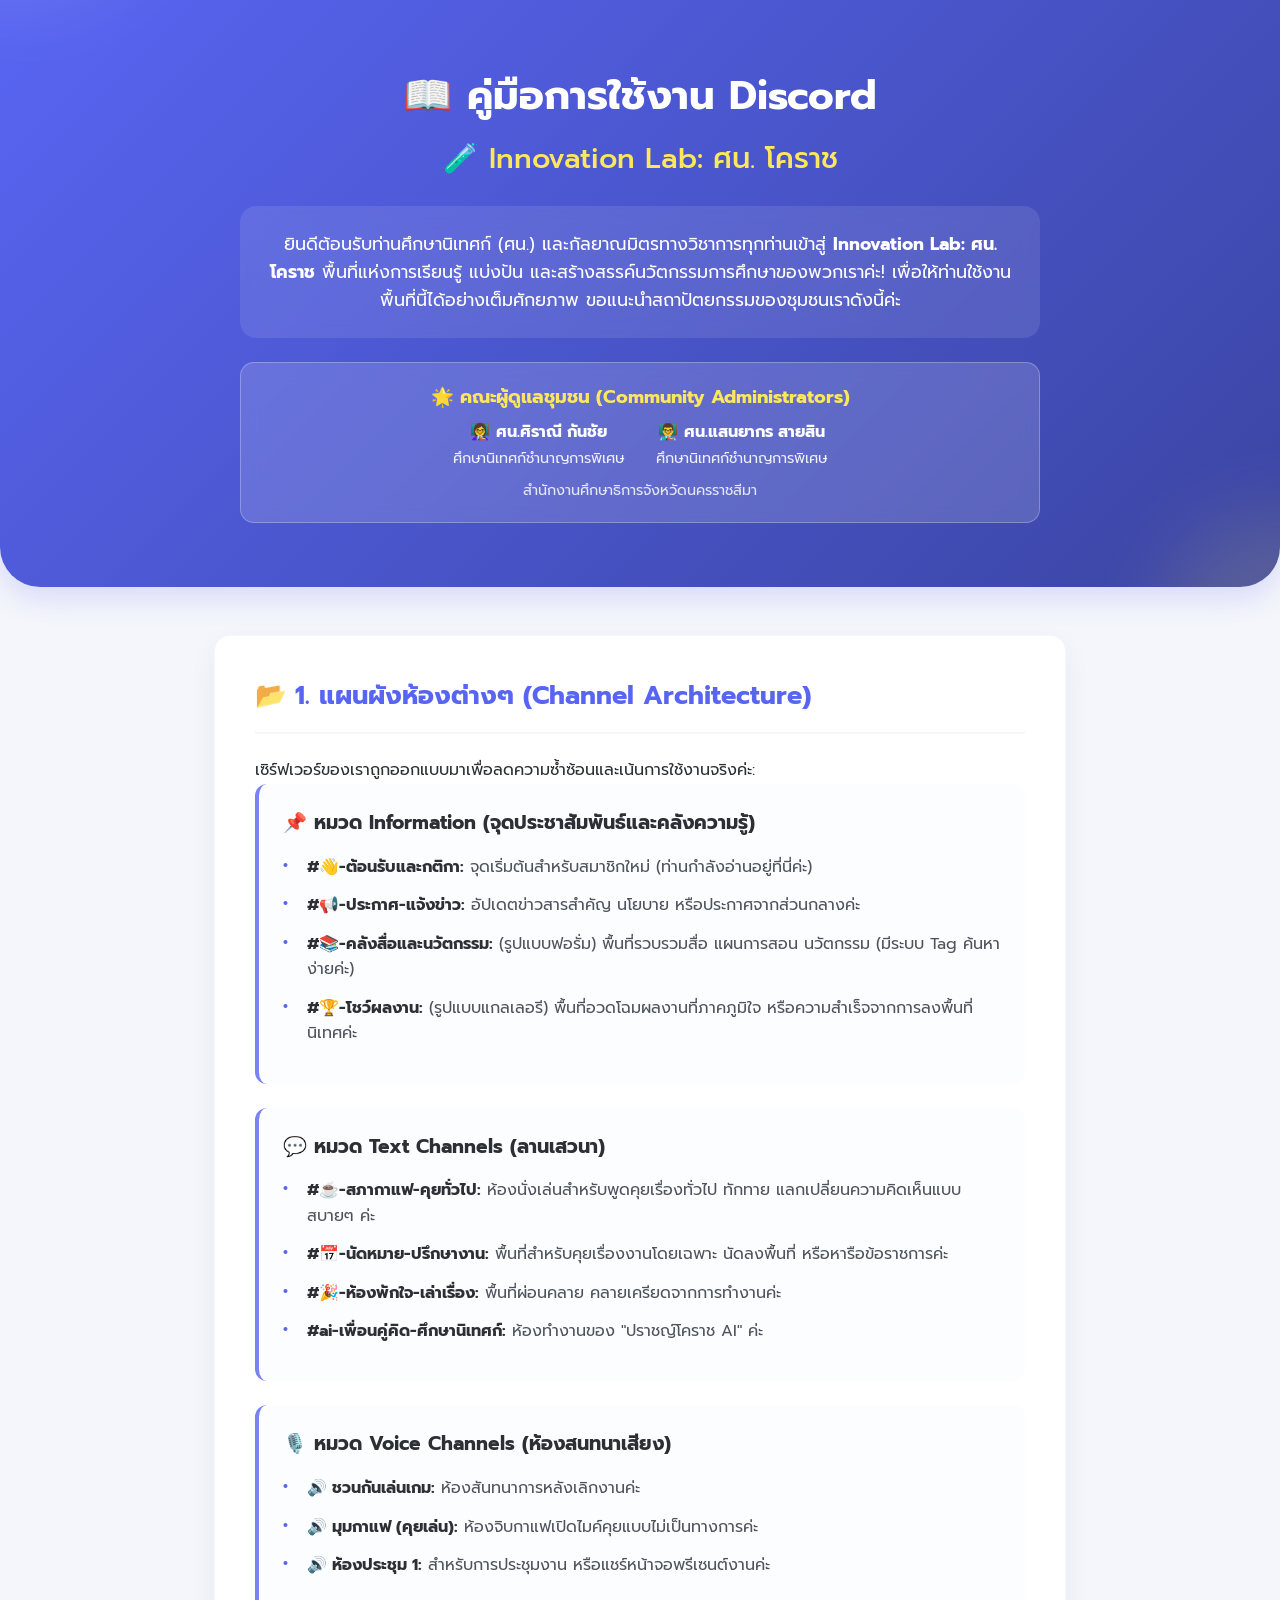
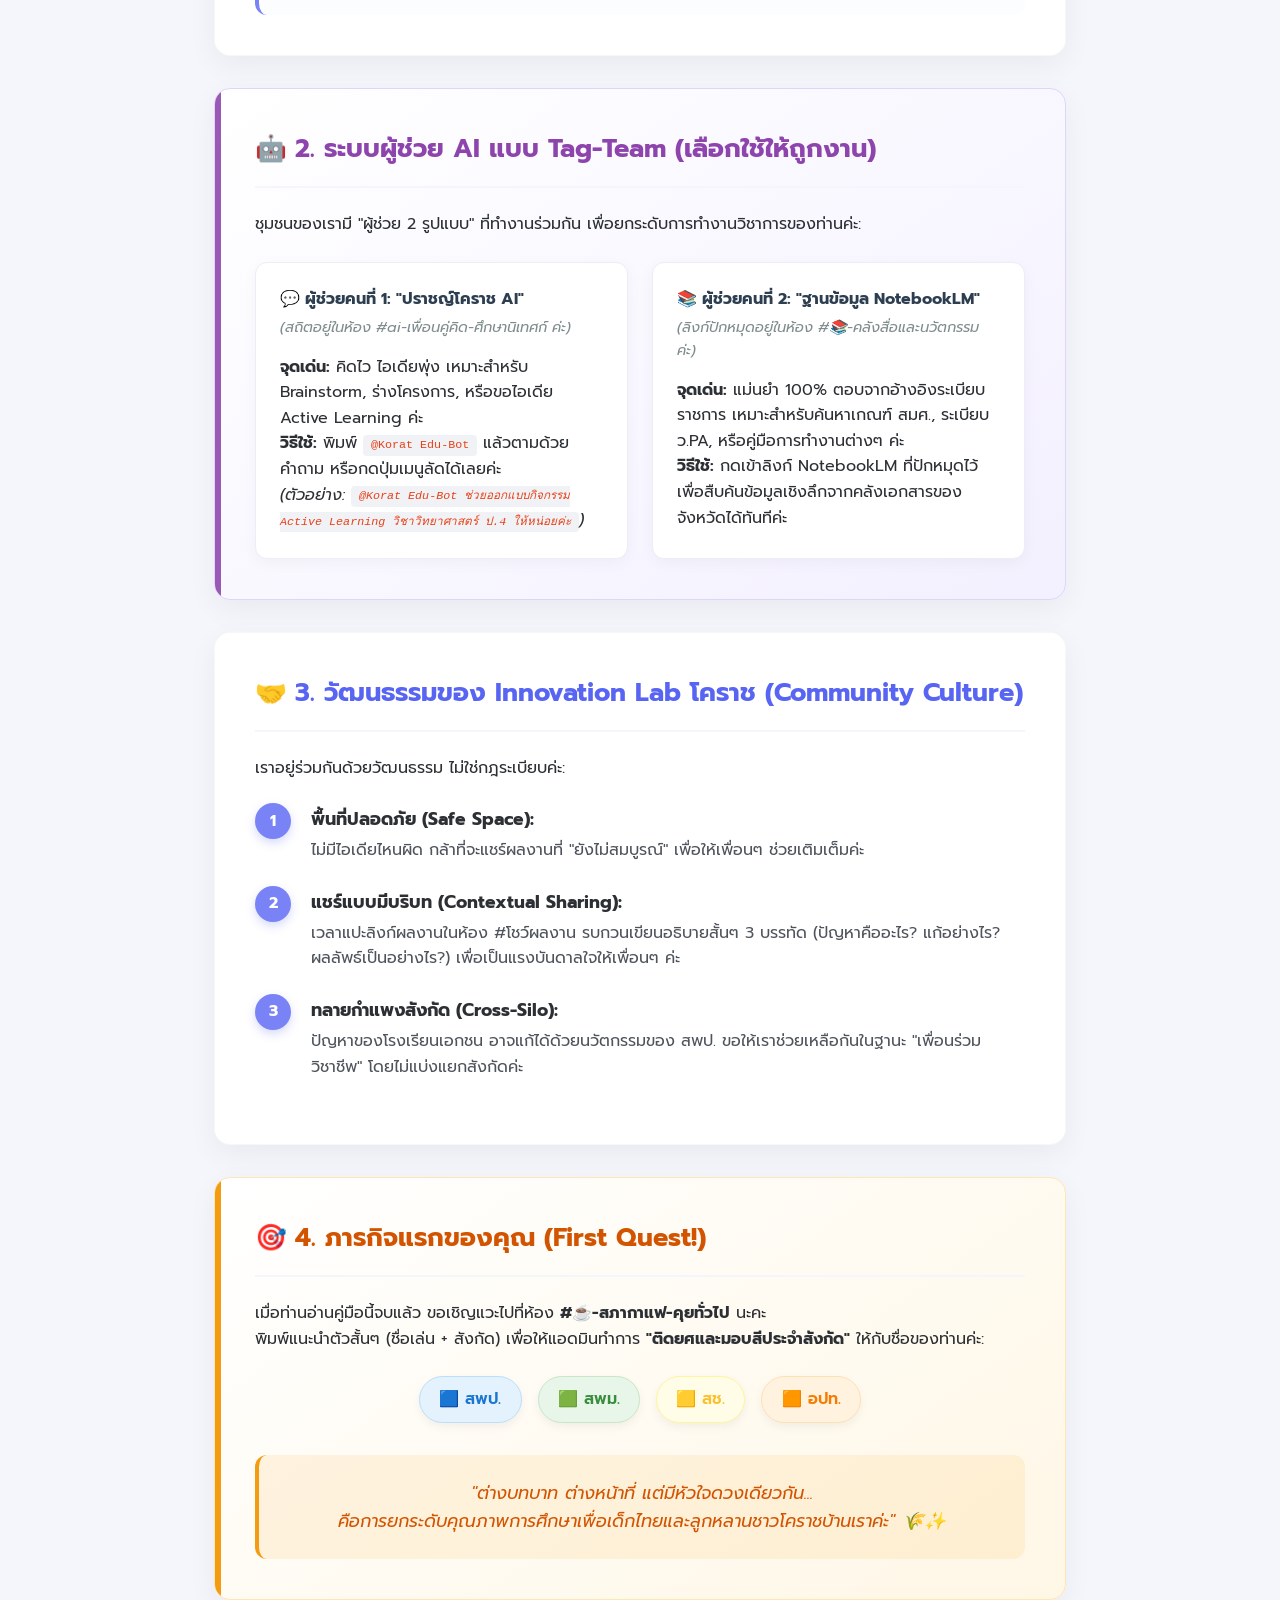
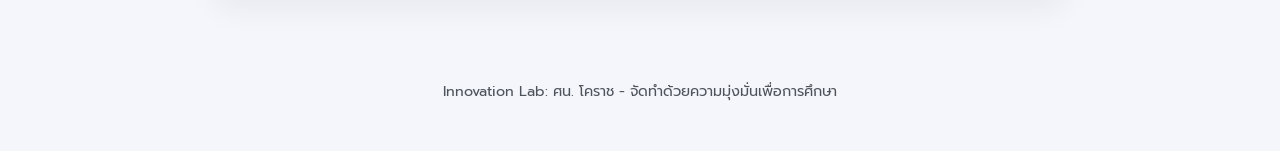
==== index.html @ aefed790 "Initial commit: Supervisor Innovation Lab project files and academic manuals" ====
<!DOCTYPE html>
<html lang="th">
<head>
    <meta charset="UTF-8">
    <meta name="viewport" content="width=device-width, initial-scale=1.0">
    <title>คู่มือการใช้งาน Discord: Innovation Lab ศน. โคราช</title>
    <!-- SEO Best Practices implemented -->
    <meta name="description" content="คู่มือการใช้งาน Discord สำหรับ Innovation Lab: ศน. โคราช พื้นที่แห่งการเรียนรู้ แบ่งปัน และสร้างสรรค์นวัตกรรมการศึกษา">
    <link href="https://fonts.googleapis.com/css2?family=Prompt:wght@300;400;500;600;700&display=swap" rel="stylesheet">
    <link rel="stylesheet" href="styles.css">
</head>
<body>
    <header class="hero">
        <div class="hero-content">
            <h1><span class="emoji">📖</span> คู่มือการใช้งาน Discord</h1>
            <h2><span class="emoji">🧪</span> Innovation Lab: ศน. โคราช</h2>
            <p class="welcome-text">ยินดีต้อนรับท่านศึกษานิเทศก์ (ศน.) และกัลยาณมิตรทางวิชาการทุกท่านเข้าสู่ <strong>Innovation Lab: ศน. โคราช</strong> พื้นที่แห่งการเรียนรู้ แบ่งปัน และสร้างสรรค์นวัตกรรมการศึกษาของพวกเราค่ะ! เพื่อให้ท่านใช้งานพื้นที่นี้ได้อย่างเต็มศักยภาพ ขอแนะนำสถาปัตยกรรมของชุมชนเราดังนี้ค่ะ</p>
            
            <div style="background: rgba(255,255,255,0.15); backdrop-filter: blur(8px); border-radius: 14px; padding: 1.2rem; margin-top: 1.5rem; border: 1px solid rgba(255,255,255,0.25);">
                <h4 style="margin-bottom: 0.5rem; font-size: 1.15rem; color: #FEE75C;">🌟 คณะผู้ดูแลชุมชน (Community Administrators)</h4>
                <div style="display: flex; justify-content: center; gap: 2rem; flex-wrap: wrap; margin-top: 0.4rem; font-size: 1rem;">
                    <div>👩‍🏫 <strong>ศน.ศิราณี กันชัย</strong><br><span style="font-size: 0.9rem; opacity: 0.9;">ศึกษานิเทศก์ชำนาญการพิเศษ</span></div>
                    <div>👨‍🏫 <strong>ศน.แสนยากร สายสิน</strong><br><span style="font-size: 0.9rem; opacity: 0.9;">ศึกษานิเทศก์ชำนาญการพิเศษ</span></div>
                </div>
                <div style="font-size: 0.9rem; margin-top: 0.5rem; opacity: 0.85;">สำนักงานศึกษาธิการจังหวัดนครราชสีมา</div>
            </div>
        </div>
    </header>

    <main class="container">
        <!-- Section 1 -->
        <section class="card architecture" id="channel-architecture">
            <h3><span class="emoji">📂</span> 1. แผนผังห้องต่างๆ (Channel Architecture)</h3>
            <p>เซิร์ฟเวอร์ของเราถูกออกแบบมาเพื่อลดความซ้ำซ้อนและเน้นการใช้งานจริงค่ะ:</p>
            
            <div class="channel-group">
                <h4><span class="emoji">📌</span> หมวด Information (จุดประชาสัมพันธ์และคลังความรู้)</h4>
                <ul>
                    <li><strong>#👋-ต้อนรับและกติกา:</strong> จุดเริ่มต้นสำหรับสมาชิกใหม่ (ท่านกำลังอ่านอยู่ที่นี่ค่ะ)</li>
                    <li><strong>#📢-ประกาศ-แจ้งข่าว:</strong> อัปเดตข่าวสารสำคัญ นโยบาย หรือประกาศจากส่วนกลางค่ะ</li>
                    <li><strong>#📚-คลังสื่อและนวัตกรรม:</strong> (รูปแบบฟอรั่ม) พื้นที่รวบรวมสื่อ แผนการสอน นวัตกรรม (มีระบบ Tag ค้นหาง่ายค่ะ)</li>
                    <li><strong>#🏆-โชว์ผลงาน:</strong> (รูปแบบแกลเลอรี) พื้นที่อวดโฉมผลงานที่ภาคภูมิใจ หรือความสำเร็จจากการลงพื้นที่นิเทศค่ะ</li>
                </ul>
            </div>

            <div class="channel-group">
                <h4><span class="emoji">💬</span> หมวด Text Channels (ลานเสวนา)</h4>
                <ul>
                    <li><strong>#☕-สภากาแฟ-คุยทั่วไป:</strong> ห้องนั่งเล่นสำหรับพูดคุยเรื่องทั่วไป ทักทาย แลกเปลี่ยนความคิดเห็นแบบสบายๆ ค่ะ</li>
                    <li><strong>#📅-นัดหมาย-ปรึกษางาน:</strong> พื้นที่สำหรับคุยเรื่องงานโดยเฉพาะ นัดลงพื้นที่ หรือหารือข้อราชการค่ะ</li>
                    <li><strong>#🎉-ห้องพักใจ-เล่าเรื่อง:</strong> พื้นที่ผ่อนคลาย คลายเครียดจากการทำงานค่ะ</li>
                    <li><strong>#ai-เพื่อนคู่คิด-ศึกษานิเทศก์:</strong> ห้องทำงานของ "ปราชญ์โคราช AI" ค่ะ</li>
                </ul>
            </div>

            <div class="channel-group">
                <h4><span class="emoji">🎙️</span> หมวด Voice Channels (ห้องสนทนาเสียง)</h4>
                <ul>
                    <li><strong>🔊 ชวนกันเล่นเกม:</strong> ห้องสันทนาการหลังเลิกงานค่ะ</li>
                    <li><strong>🔊 มุมกาแฟ (คุยเล่น):</strong> ห้องจิบกาแฟเปิดไมค์คุยแบบไม่เป็นทางการค่ะ</li>
                    <li><strong>🔊 ห้องประชุม 1:</strong> สำหรับการประชุมงาน หรือแชร์หน้าจอพรีเซนต์งานค่ะ</li>
                </ul>
            </div>
        </section>

        <!-- Section 2 Highlighted -->
        <section class="card callout-box ai-system" id="tag-team-ai">
            <h3><span class="emoji">🤖</span> 2. ระบบผู้ช่วย AI แบบ Tag-Team (เลือกใช้ให้ถูกงาน)</h3>
            <p>ชุมชนของเรามี "ผู้ช่วย 2 รูปแบบ" ที่ทำงานร่วมกัน เพื่อยกระดับการทำงานวิชาการของท่านค่ะ:</p>
            
            <div class="ai-cards">
                <div class="ai-card">
                    <h4><span class="emoji">💬</span> ผู้ช่วยคนที่ 1: "ปราชญ์โคราช AI"</h4>
                    <p class="location">(สถิตอยู่ในห้อง #ai-เพื่อนคู่คิด-ศึกษานิเทศก์ ค่ะ)</p>
                    <p><strong>จุดเด่น:</strong> คิดไว ไอเดียพุ่ง เหมาะสำหรับ Brainstorm, ร่างโครงการ, หรือขอไอเดีย Active Learning ค่ะ</p>
                    <p><strong>วิธีใช้:</strong> พิมพ์ <code>@Korat Edu-Bot</code> แล้วตามด้วยคำถาม หรือกดปุ่มเมนูลัดได้เลยค่ะ<br><em>(ตัวอย่าง: <code>@Korat Edu-Bot ช่วยออกแบบกิจกรรม Active Learning วิชาวิทยาศาสตร์ ป.4 ให้หน่อยค่ะ</code>)</em></p>
                </div>

                <div class="ai-card">
                    <h4><span class="emoji">📚</span> ผู้ช่วยคนที่ 2: "ฐานข้อมูล NotebookLM"</h4>
                    <p class="location">(ลิงก์ปักหมุดอยู่ในห้อง #📚-คลังสื่อและนวัตกรรม ค่ะ)</p>
                    <p><strong>จุดเด่น:</strong> แม่นยำ 100% ตอบจากอ้างอิงระเบียบราชการ เหมาะสำหรับค้นหาเกณฑ์ สมศ., ระเบียบ ว.PA, หรือคู่มือการทำงานต่างๆ ค่ะ</p>
                    <p><strong>วิธีใช้:</strong> กดเข้าลิงก์ NotebookLM ที่ปักหมุดไว้ เพื่อสืบค้นข้อมูลเชิงลึกจากคลังเอกสารของจังหวัดได้ทันทีค่ะ</p>
                </div>
            </div>
        </section>

        <!-- Section 3 -->
        <section class="card culture" id="community-culture">
            <h3><span class="emoji">🤝</span> 3. วัฒนธรรมของ Innovation Lab โคราช (Community Culture)</h3>
            <p>เราอยู่ร่วมกันด้วยวัฒนธรรม ไม่ใช่กฎระเบียบค่ะ:</p>
            <ol class="culture-list">
                <li>
                    <strong>พื้นที่ปลอดภัย (Safe Space):</strong> 
                    ไม่มีไอเดียไหนผิด กล้าที่จะแชร์ผลงานที่ "ยังไม่สมบูรณ์" เพื่อให้เพื่อนๆ ช่วยเติมเต็มค่ะ
                </li>
                <li>
                    <strong>แชร์แบบมีบริบท (Contextual Sharing):</strong> 
                    เวลาแปะลิงก์ผลงานในห้อง #โชว์ผลงาน รบกวนเขียนอธิบายสั้นๆ 3 บรรทัด (ปัญหาคืออะไร? แก้อย่างไร? ผลลัพธ์เป็นอย่างไร?) เพื่อเป็นแรงบันดาลใจให้เพื่อนๆ ค่ะ
                </li>
                <li>
                    <strong>ทลายกำแพงสังกัด (Cross-Silo):</strong> 
                    ปัญหาของโรงเรียนเอกชน อาจแก้ได้ด้วยนวัตกรรมของ สพป. ขอให้เราช่วยเหลือกันในฐานะ "เพื่อนร่วมวิชาชีพ" โดยไม่แบ่งแยกสังกัดค่ะ
                </li>
            </ol>
        </section>

        <!-- Section 4 Highlighted -->
        <section class="card callout-box first-quest" id="first-quest">
            <h3><span class="emoji">🎯</span> 4. ภารกิจแรกของคุณ (First Quest!)</h3>
            <p>เมื่อท่านอ่านคู่มือนี้จบแล้ว ขอเชิญแวะไปที่ห้อง <strong>#☕-สภากาแฟ-คุยทั่วไป</strong> นะคะ</p>
            <p>พิมพ์แนะนำตัวสั้นๆ (ชื่อเล่น + สังกัด) เพื่อให้แอดมินทำการ <strong>"ติดยศและมอบสีประจำสังกัด"</strong> ให้กับชื่อของท่านค่ะ:</p>
            
            <div class="role-badges">
                <span class="badge blue">🟦 สพป.</span>
                <span class="badge green">🟩 สพม.</span>
                <span class="badge yellow">🟨 สช.</span>
                <span class="badge orange">🟧 อปท.</span>
            </div>

            <p class="quote"><em>"ต่างบทบาท ต่างหน้าที่ แต่มีหัวใจดวงเดียวกัน...<br>คือการยกระดับคุณภาพการศึกษาเพื่อเด็กไทยและลูกหลานชาวโคราชบ้านเราค่ะ" 🌾✨</em></p>
        </section>
    </main>

    <footer>
        <p>Innovation Lab: ศน. โคราช - จัดทำด้วยความมุ่งมั่นเพื่อการศึกษา</p>
    </footer>
</body>
</html>
---- styles.css ----
:root {
    --primary-color: #5865F2; /* Discord Blurple */
    --primary-light: #7983f5;
    --secondary-color: #FEE75C; /* Warm accent */
    --bg-color: #f4f6fb;
    --text-main: #2C2F33;
    --text-muted: #4F545C;
    --card-bg: #ffffff;
    --box-shadow: 0 10px 30px rgba(0, 0, 0, 0.05);
    --border-radius: 16px;
    --transition: all 0.3s ease;
}

* {
    box-sizing: border-box;
    margin: 0;
    padding: 0;
}

body {
    font-family: 'Prompt', sans-serif;
    background-color: var(--bg-color);
    color: var(--text-main);
    line-height: 1.6;
    overflow-x: hidden;
}

/* Hero Section */
.hero {
    background: linear-gradient(135deg, var(--primary-color) 0%, #3b45a3 100%);
    color: white;
    padding: 4rem 2rem;
    text-align: center;
    border-bottom-left-radius: 40px;
    border-bottom-right-radius: 40px;
    margin-bottom: 3rem;
    box-shadow: 0 10px 30px rgba(88, 101, 242, 0.2);
    position: relative;
    overflow: hidden;
}

.hero::before {
    content: '';
    position: absolute;
    top: -50%;
    left: -10%;
    width: 300px;
    height: 300px;
    background: rgba(255, 255, 255, 0.1);
    border-radius: 50%;
    filter: blur(40px);
}

.hero::after {
    content: '';
    position: absolute;
    bottom: -30%;
    right: -10%;
    width: 250px;
    height: 250px;
    background: rgba(254, 231, 92, 0.15);
    border-radius: 50%;
    filter: blur(40px);
}

.hero-content {
    max-width: 800px;
    margin: 0 auto;
    position: relative;
    z-index: 1;
}

.hero h1 {
    font-size: 2.5rem;
    font-weight: 700;
    margin-bottom: 0.5rem;
    animation: fadeInDown 0.8s ease;
}

.hero h2 {
    font-size: 1.8rem;
    font-weight: 500;
    margin-bottom: 1.5rem;
    color: var(--secondary-color);
    animation: fadeInDown 0.8s ease 0.2s;
    animation-fill-mode: both;
}

.welcome-text {
    font-size: 1.1rem;
    opacity: 0.95;
    background: rgba(255, 255, 255, 0.1);
    backdrop-filter: blur(10px);
    padding: 1.5rem;
    border-radius: var(--border-radius);
    animation: fadeIn 1s ease 0.4s;
    animation-fill-mode: both;
}

/* Main Container */
.container {
    max-width: 900px;
    margin: 0 auto;
    padding: 0 1.5rem;
}

/* Cards */
.card {
    background: var(--card-bg);
    border-radius: var(--border-radius);
    padding: 2.5rem;
    margin-bottom: 2rem;
    box-shadow: var(--box-shadow);
    transition: var(--transition);
    border: 1px solid rgba(0, 0, 0, 0.03);
}

.card:hover {
    transform: translateY(-5px);
    box-shadow: 0 15px 35px rgba(0, 0, 0, 0.08);
}

.card h3 {
    font-size: 1.6rem;
    color: var(--primary-color);
    margin-bottom: 1.5rem;
    display: flex;
    align-items: center;
    gap: 0.5rem;
    border-bottom: 2px solid var(--bg-color);
    padding-bottom: 1rem;
}

/* Channel Groups */
.channel-group {
    margin-bottom: 1.5rem;
    background: #fcfdff;
    padding: 1.5rem;
    border-radius: 12px;
    border-left: 4px solid var(--primary-light);
    transition: var(--transition);
}

.channel-group:hover {
    background: #f4f6fb;
    transform: translateX(5px);
}

.channel-group:last-child {
    margin-bottom: 0;
}

.channel-group h4 {
    font-size: 1.2rem;
    margin-bottom: 1rem;
    color: var(--text-main);
}

.channel-group ul {
    list-style: none;
}

.channel-group li {
    margin-bottom: 0.8rem;
    padding-left: 1.5rem;
    position: relative;
    color: var(--text-muted);
}

.channel-group li::before {
    content: '•';
    color: var(--primary-color);
    font-weight: bold;
    position: absolute;
    left: 0;
    font-size: 1.2rem;
    line-height: 1;
}

.channel-group li strong {
    color: var(--text-main);
}

/* Callout Boxes (Highlights) */
.callout-box {
    position: relative;
    overflow: hidden;
}

.callout-box::before {
    content: '';
    position: absolute;
    top: 0;
    left: 0;
    width: 6px;
    height: 100%;
}

.callout-box.ai-system {
    background: linear-gradient(145deg, #ffffff, #f3f0ff);
    border: 1px solid #e0d4fc;
}

.callout-box.ai-system::before {
    background: #9b59b6; /* Purple for AI */
}

.callout-box.ai-system h3 {
    color: #8e44ad;
}

.callout-box.first-quest {
    background: linear-gradient(145deg, #ffffff, #fff7e6);
    border: 1px solid #ffe6b3;
}

.callout-box.first-quest::before {
    background: #f39c12; /* Orange/Gold for Quest */
}

.callout-box.first-quest h3 {
    color: #d35400;
}

/* AI Cards */
.ai-cards {
    display: grid;
    grid-template-columns: 1fr 1fr;
    gap: 1.5rem;
    margin-top: 1.5rem;
}

.ai-card {
    background: white;
    padding: 1.5rem;
    border-radius: 12px;
    box-shadow: 0 4px 15px rgba(0, 0, 0, 0.04);
    border: 1px solid #f0ebf8;
    transition: var(--transition);
}

.ai-card:hover {
    box-shadow: 0 8px 25px rgba(155, 89, 182, 0.15);
    transform: translateY(-3px);
}

.ai-card h4 {
    color: #2c3e50;
    margin-bottom: 0.2rem;
}

.ai-card .location {
    font-size: 0.9rem;
    color: #7f8c8d;
    margin-bottom: 1rem;
    font-style: italic;
}

.ai-card code {
    background: #f1f2f6;
    padding: 0.2rem 0.5rem;
    border-radius: 4px;
    color: #e84118;
    font-family: monospace;
    font-size: 0.9em;
}

/* Culture List */
.culture-list {
    counter-reset: culture-counter;
    list-style: none;
    margin-top: 1.5rem;
}

.culture-list li {
    position: relative;
    padding-left: 3.5rem;
    margin-bottom: 1.5rem;
    color: var(--text-muted);
}

.culture-list li::before {
    counter-increment: culture-counter;
    content: counter(culture-counter);
    position: absolute;
    left: 0;
    top: -2px;
    width: 36px;
    height: 36px;
    background: var(--primary-light);
    color: white;
    border-radius: 50%;
    display: flex;
    align-items: center;
    justify-content: center;
    font-weight: bold;
    box-shadow: 0 4px 10px rgba(121, 131, 245, 0.3);
}

.culture-list strong {
    color: var(--text-main);
    display: block;
    margin-bottom: 0.3rem;
    font-size: 1.1rem;
}

/* Role Badges */
.role-badges {
    display: flex;
    flex-wrap: wrap;
    gap: 1rem;
    margin: 1.5rem 0;
    justify-content: center;
}

.badge {
    padding: 0.6rem 1.2rem;
    border-radius: 50px;
    font-weight: 600;
    box-shadow: 0 4px 10px rgba(0,0,0,0.05);
    transition: transform 0.2s ease;
    cursor: default;
    display: inline-block;
}

.badge:hover {
    transform: scale(1.05);
}

.badge.blue { background: #e3f2fd; color: #1976d2; border: 1px solid #bbdefb; }
.badge.green { background: #e8f5e9; color: #388e3c; border: 1px solid #c8e6c9; }
.badge.yellow { background: #fffde7; color: #fbc02d; border: 1px solid #fff59d; }
.badge.orange { background: #fff3e0; color: #f57c00; border: 1px solid #ffe0b2; }

/* Quote */
.quote {
    text-align: center;
    font-size: 1.1rem;
    color: #d35400;
    margin-top: 2rem;
    padding: 1.5rem;
    background: rgba(243, 156, 18, 0.1);
    border-radius: 12px;
    position: relative;
    border-left: 4px solid #f39c12;
}

/* Footer */
footer {
    text-align: center;
    padding: 3rem 1.5rem;
    color: var(--text-muted);
    font-size: 0.9rem;
}

/* Animations */
@keyframes fadeInDown {
    from { opacity: 0; transform: translateY(-20px); }
    to { opacity: 1; transform: translateY(0); }
}

@keyframes fadeIn {
    from { opacity: 0; }
    to { opacity: 1; }
}

/* Responsive */
@media (max-width: 768px) {
    .hero {
        padding: 3rem 1.5rem;
        border-bottom-left-radius: 20px;
        border-bottom-right-radius: 20px;
    }
    .hero h1 {
        font-size: 2rem;
    }
    .ai-cards {
        grid-template-columns: 1fr;
    }
    .card {
        padding: 1.5rem;
    }
    .culture-list li {
        padding-left: 3rem;
    }
}
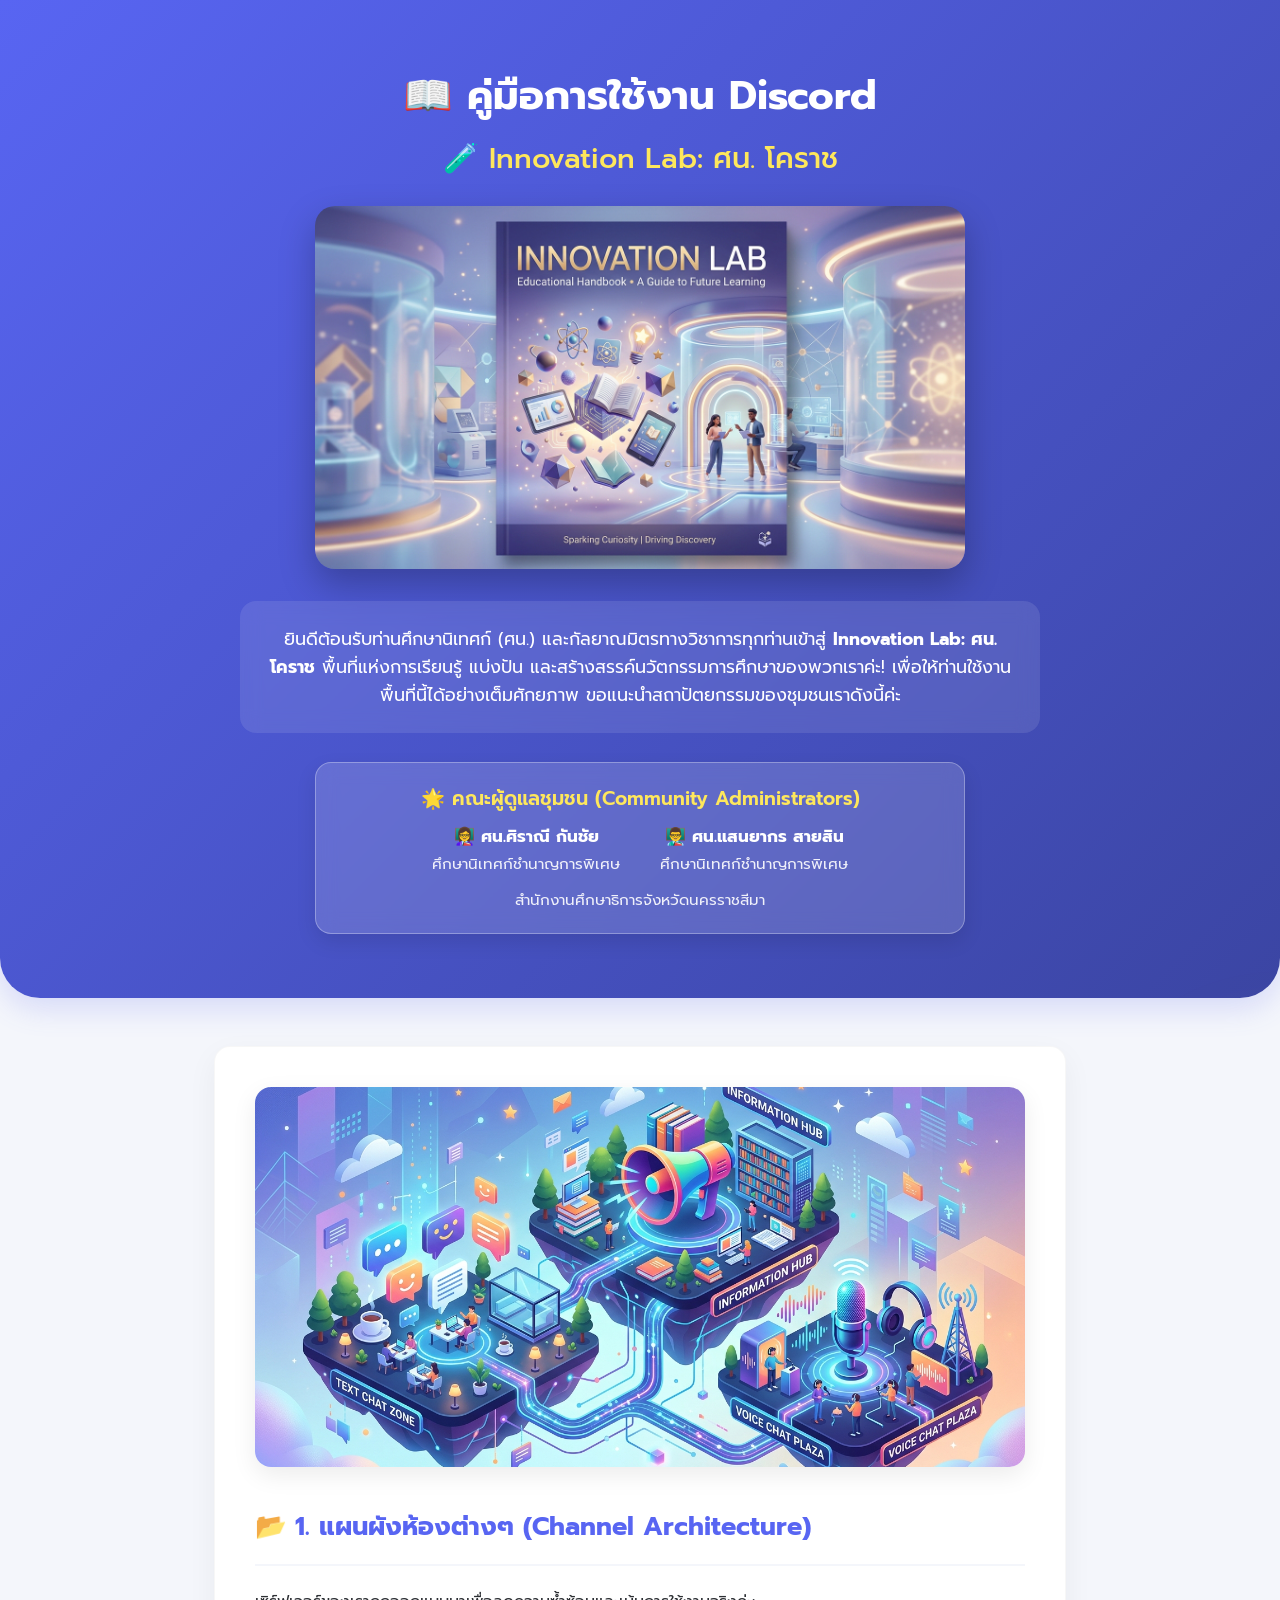
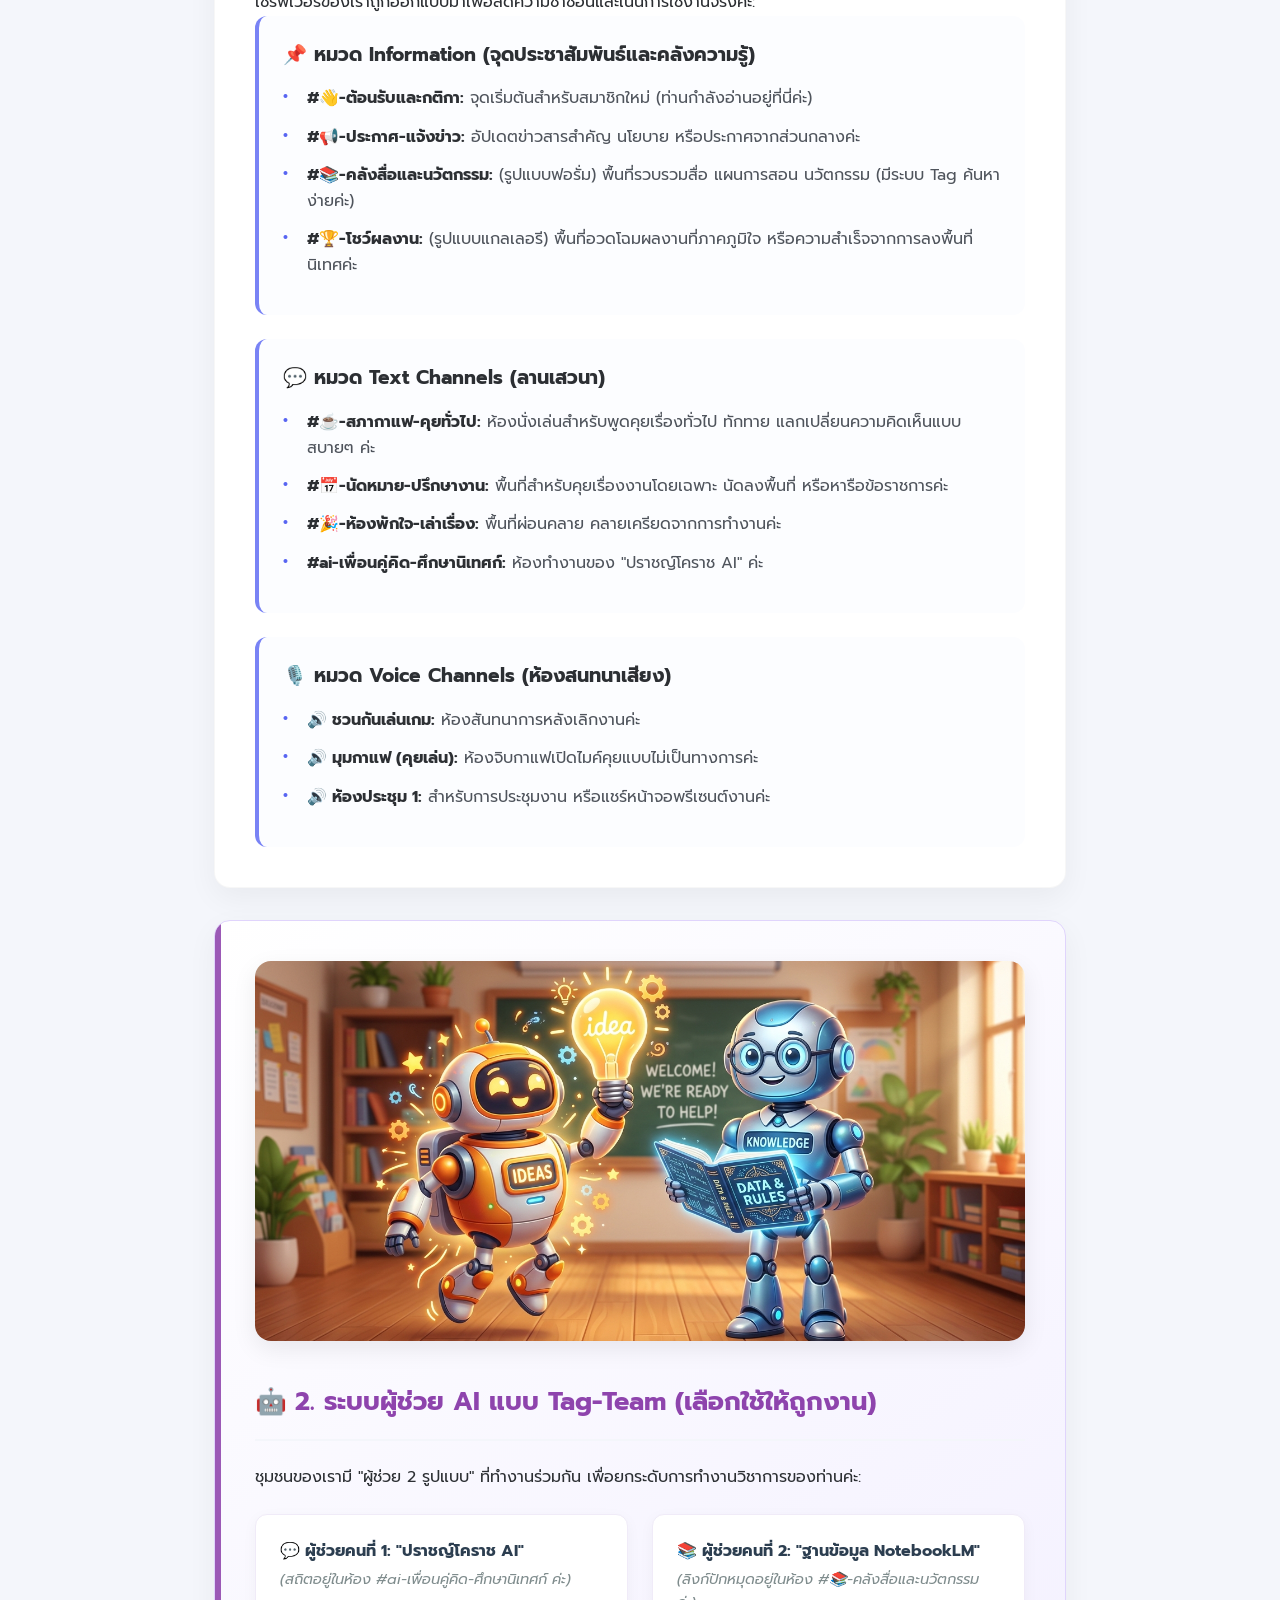
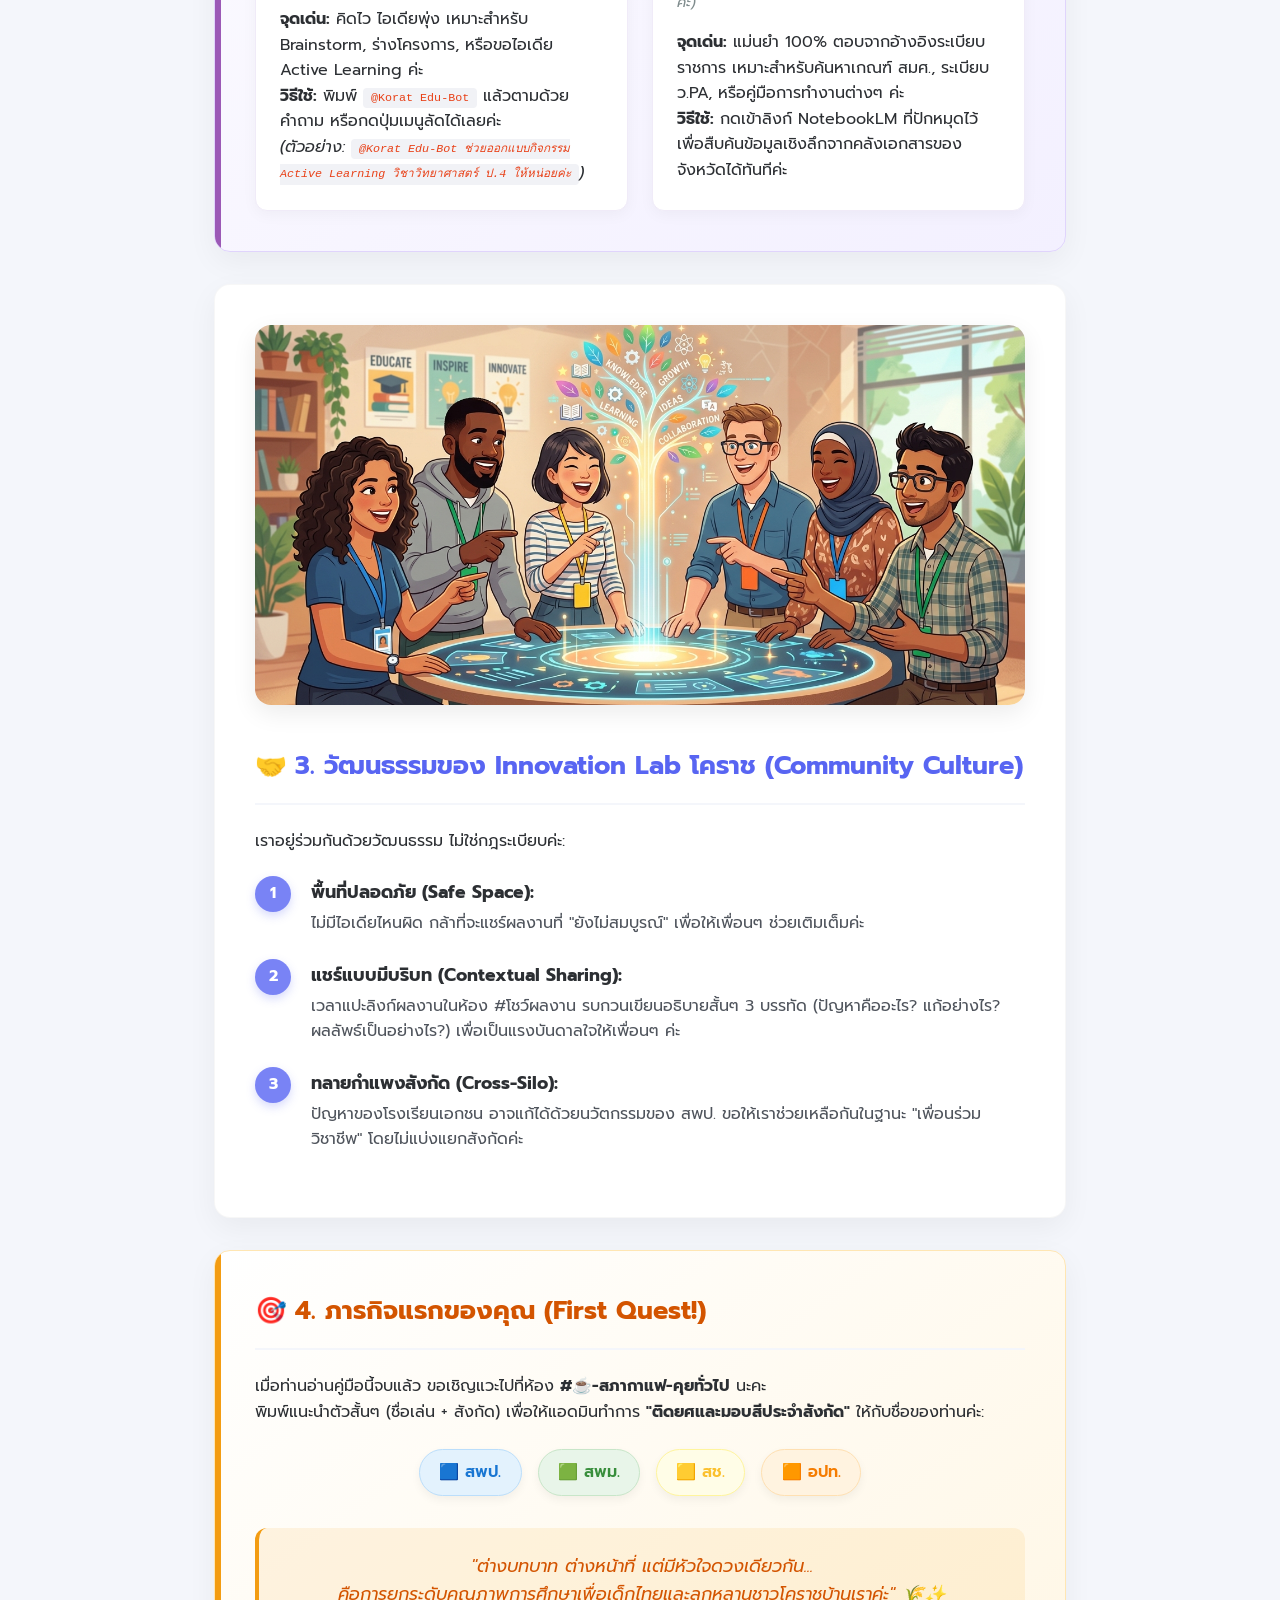
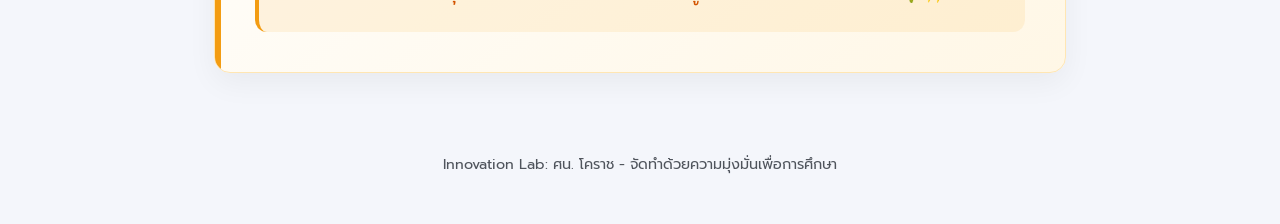
==== commit bd7ed32d: "feat: add 3D illustrations and update admins in index.html" ====
--- a/index.html
+++ b/index.html
@@ -8,21 +8,60 @@
     <meta name="description" content="คู่มือการใช้งาน Discord สำหรับ Innovation Lab: ศน. โคราช พื้นที่แห่งการเรียนรู้ แบ่งปัน และสร้างสรรค์นวัตกรรมการศึกษา">
     <link href="https://fonts.googleapis.com/css2?family=Prompt:wght@300;400;500;600;700&display=swap" rel="stylesheet">
     <link rel="stylesheet" href="styles.css">
+    <style>
+        .section-banner-img {
+            width: 100%;
+            max-height: 380px;
+            object-fit: cover;
+            border-radius: 16px;
+            margin-bottom: 2rem;
+            box-shadow: 0 8px 25px rgba(0, 0, 0, 0.08);
+            transition: transform 0.3s ease;
+        }
+        .section-banner-img:hover {
+            transform: scale(1.01);
+        }
+        .hero-cover-img {
+            width: 100%;
+            max-width: 650px;
+            border-radius: 20px;
+            box-shadow: 0 15px 35px rgba(0, 0, 0, 0.25);
+            margin: 1.5rem auto 2rem auto;
+            display: block;
+        }
+        .admin-box {
+            background: rgba(255, 255, 255, 0.15);
+            backdrop-filter: blur(10px);
+            border-radius: 16px;
+            padding: 1.3rem 2rem;
+            margin-top: 1.8rem;
+            border: 1px solid rgba(255, 255, 255, 0.3);
+            max-width: 650px;
+            margin-left: auto;
+            margin-right: auto;
+            box-shadow: 0 8px 20px rgba(0,0,0,0.1);
+        }
+    </style>
 </head>
 <body>
     <header class="hero">
         <div class="hero-content">
             <h1><span class="emoji">📖</span> คู่มือการใช้งาน Discord</h1>
             <h2><span class="emoji">🧪</span> Innovation Lab: ศน. โคราช</h2>
+            
+            <!-- Cover 3D Illustration -->
+            <img src="images/cover_image_1784879612091.jpg" alt="Cover Innovation Lab" class="hero-cover-img">
+
             <p class="welcome-text">ยินดีต้อนรับท่านศึกษานิเทศก์ (ศน.) และกัลยาณมิตรทางวิชาการทุกท่านเข้าสู่ <strong>Innovation Lab: ศน. โคราช</strong> พื้นที่แห่งการเรียนรู้ แบ่งปัน และสร้างสรรค์นวัตกรรมการศึกษาของพวกเราค่ะ! เพื่อให้ท่านใช้งานพื้นที่นี้ได้อย่างเต็มศักยภาพ ขอแนะนำสถาปัตยกรรมของชุมชนเราดังนี้ค่ะ</p>
             
-            <div style="background: rgba(255,255,255,0.15); backdrop-filter: blur(8px); border-radius: 14px; padding: 1.2rem; margin-top: 1.5rem; border: 1px solid rgba(255,255,255,0.25);">
-                <h4 style="margin-bottom: 0.5rem; font-size: 1.15rem; color: #FEE75C;">🌟 คณะผู้ดูแลชุมชน (Community Administrators)</h4>
-                <div style="display: flex; justify-content: center; gap: 2rem; flex-wrap: wrap; margin-top: 0.4rem; font-size: 1rem;">
-                    <div>👩‍🏫 <strong>ศน.ศิราณี กันชัย</strong><br><span style="font-size: 0.9rem; opacity: 0.9;">ศึกษานิเทศก์ชำนาญการพิเศษ</span></div>
-                    <div>👨‍🏫 <strong>ศน.แสนยากร สายสิน</strong><br><span style="font-size: 0.9rem; opacity: 0.9;">ศึกษานิเทศก์ชำนาญการพิเศษ</span></div>
+            <!-- Admin Team Card -->
+            <div class="admin-box">
+                <h4 style="margin-bottom: 0.6rem; font-size: 1.2rem; color: #FEE75C; font-weight: 600;">🌟 คณะผู้ดูแลชุมชน (Community Administrators)</h4>
+                <div style="display: flex; justify-content: center; gap: 2.5rem; flex-wrap: wrap; margin-top: 0.5rem; font-size: 1.05rem;">
+                    <div>👩‍🏫 <strong>ศน.ศิราณี กันชัย</strong><br><span style="font-size: 0.95rem; opacity: 0.9;">ศึกษานิเทศก์ชำนาญการพิเศษ</span></div>
+                    <div>👨‍🏫 <strong>ศน.แสนยากร สายสิน</strong><br><span style="font-size: 0.95rem; opacity: 0.9;">ศึกษานิเทศก์ชำนาญการพิเศษ</span></div>
                 </div>
-                <div style="font-size: 0.9rem; margin-top: 0.5rem; opacity: 0.85;">สำนักงานศึกษาธิการจังหวัดนครราชสีมา</div>
+                <div style="font-size: 0.95rem; margin-top: 0.6rem; opacity: 0.9;">สำนักงานศึกษาธิการจังหวัดนครราชสีมา</div>
             </div>
         </div>
     </header>
@@ -30,6 +69,9 @@
     <main class="container">
         <!-- Section 1 -->
         <section class="card architecture" id="channel-architecture">
+            <!-- 3D Channel Architecture Illustration -->
+            <img src="images/channel_architecture_1784879622708.jpg" alt="Channel Architecture" class="section-banner-img">
+
             <h3><span class="emoji">📂</span> 1. แผนผังห้องต่างๆ (Channel Architecture)</h3>
             <p>เซิร์ฟเวอร์ของเราถูกออกแบบมาเพื่อลดความซ้ำซ้อนและเน้นการใช้งานจริงค่ะ:</p>
             
@@ -65,6 +107,9 @@
 
         <!-- Section 2 Highlighted -->
         <section class="card callout-box ai-system" id="tag-team-ai">
+            <!-- 3D AI Tag Team Illustration -->
+            <img src="images/ai_tag_team_1784879632295.jpg" alt="Tag-Team AI System" class="section-banner-img">
+
             <h3><span class="emoji">🤖</span> 2. ระบบผู้ช่วย AI แบบ Tag-Team (เลือกใช้ให้ถูกงาน)</h3>
             <p>ชุมชนของเรามี "ผู้ช่วย 2 รูปแบบ" ที่ทำงานร่วมกัน เพื่อยกระดับการทำงานวิชาการของท่านค่ะ:</p>
             
@@ -87,6 +132,9 @@
 
         <!-- Section 3 -->
         <section class="card culture" id="community-culture">
+            <!-- 3D Community Culture Illustration -->
+            <img src="images/community_culture_1784879641603.jpg" alt="Community Culture" class="section-banner-img">
+
             <h3><span class="emoji">🤝</span> 3. วัฒนธรรมของ Innovation Lab โคราช (Community Culture)</h3>
             <p>เราอยู่ร่วมกันด้วยวัฒนธรรม ไม่ใช่กฎระเบียบค่ะ:</p>
             <ol class="culture-list">
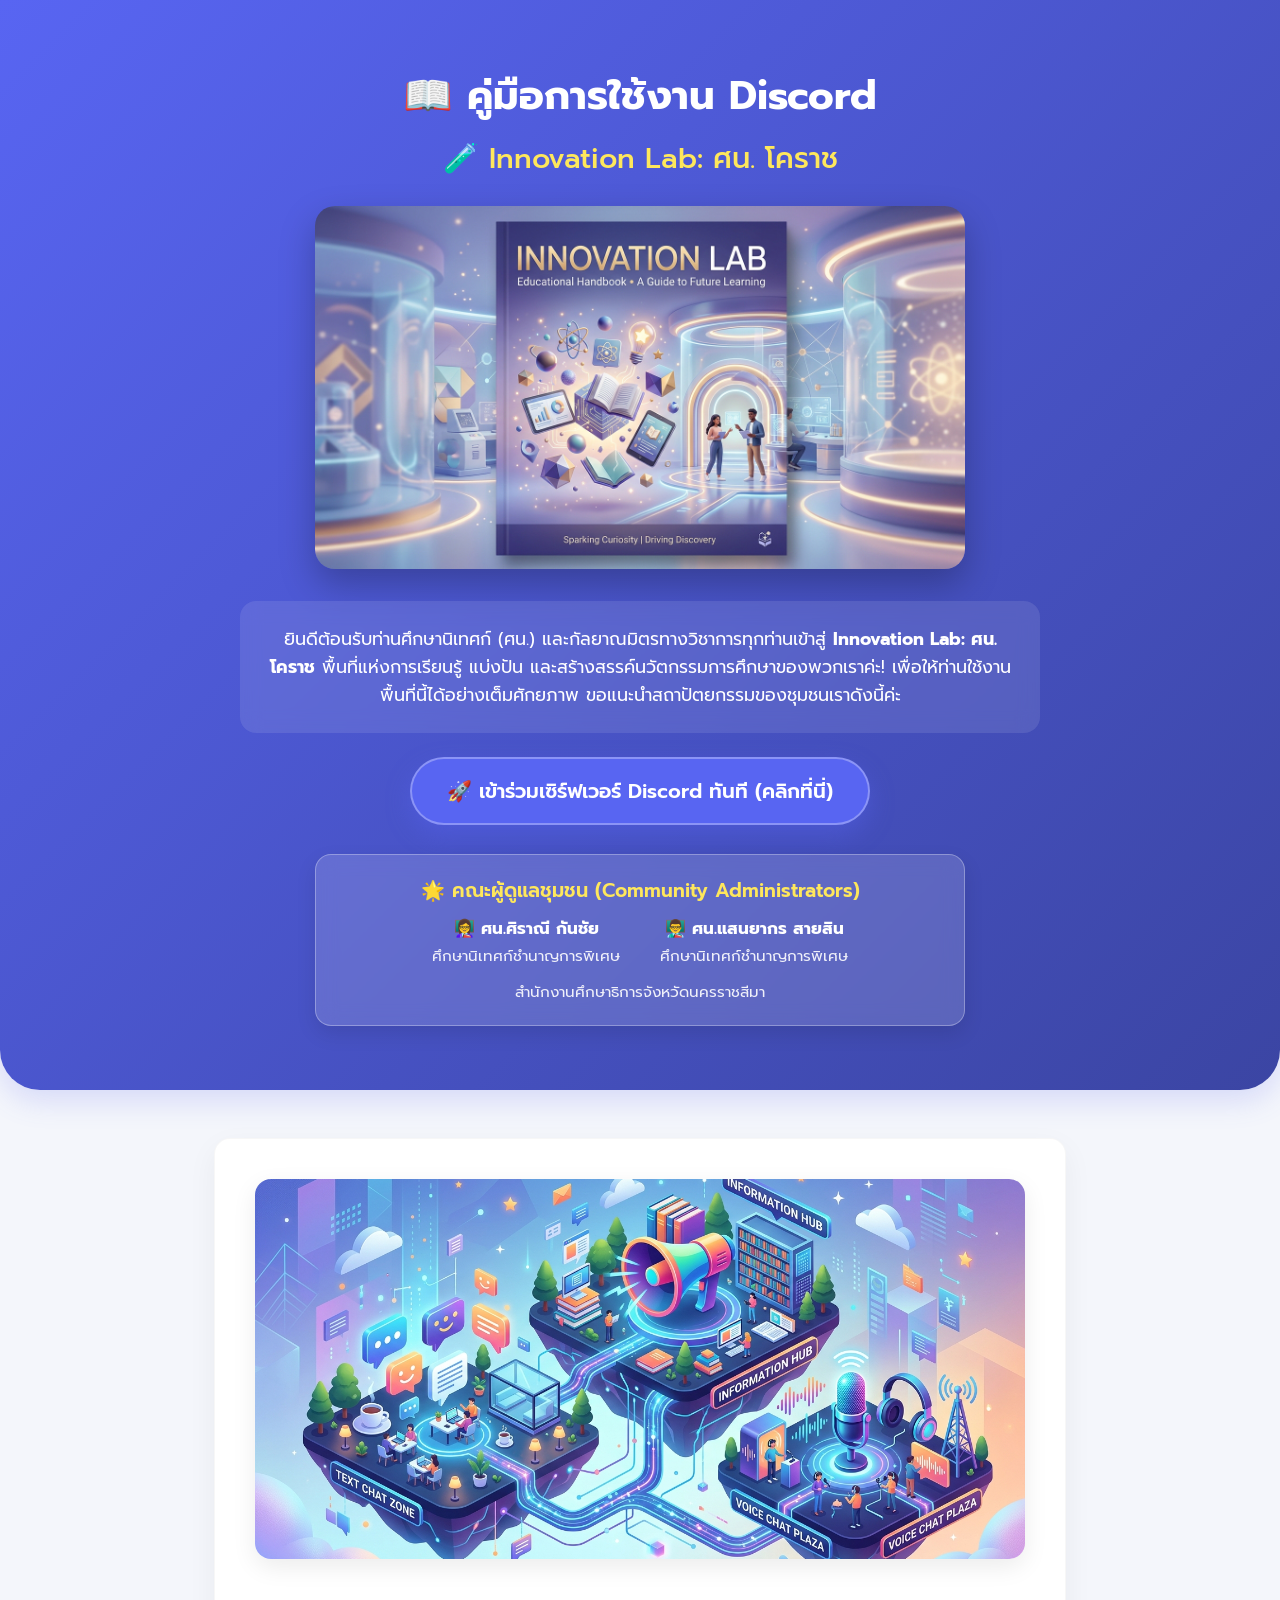
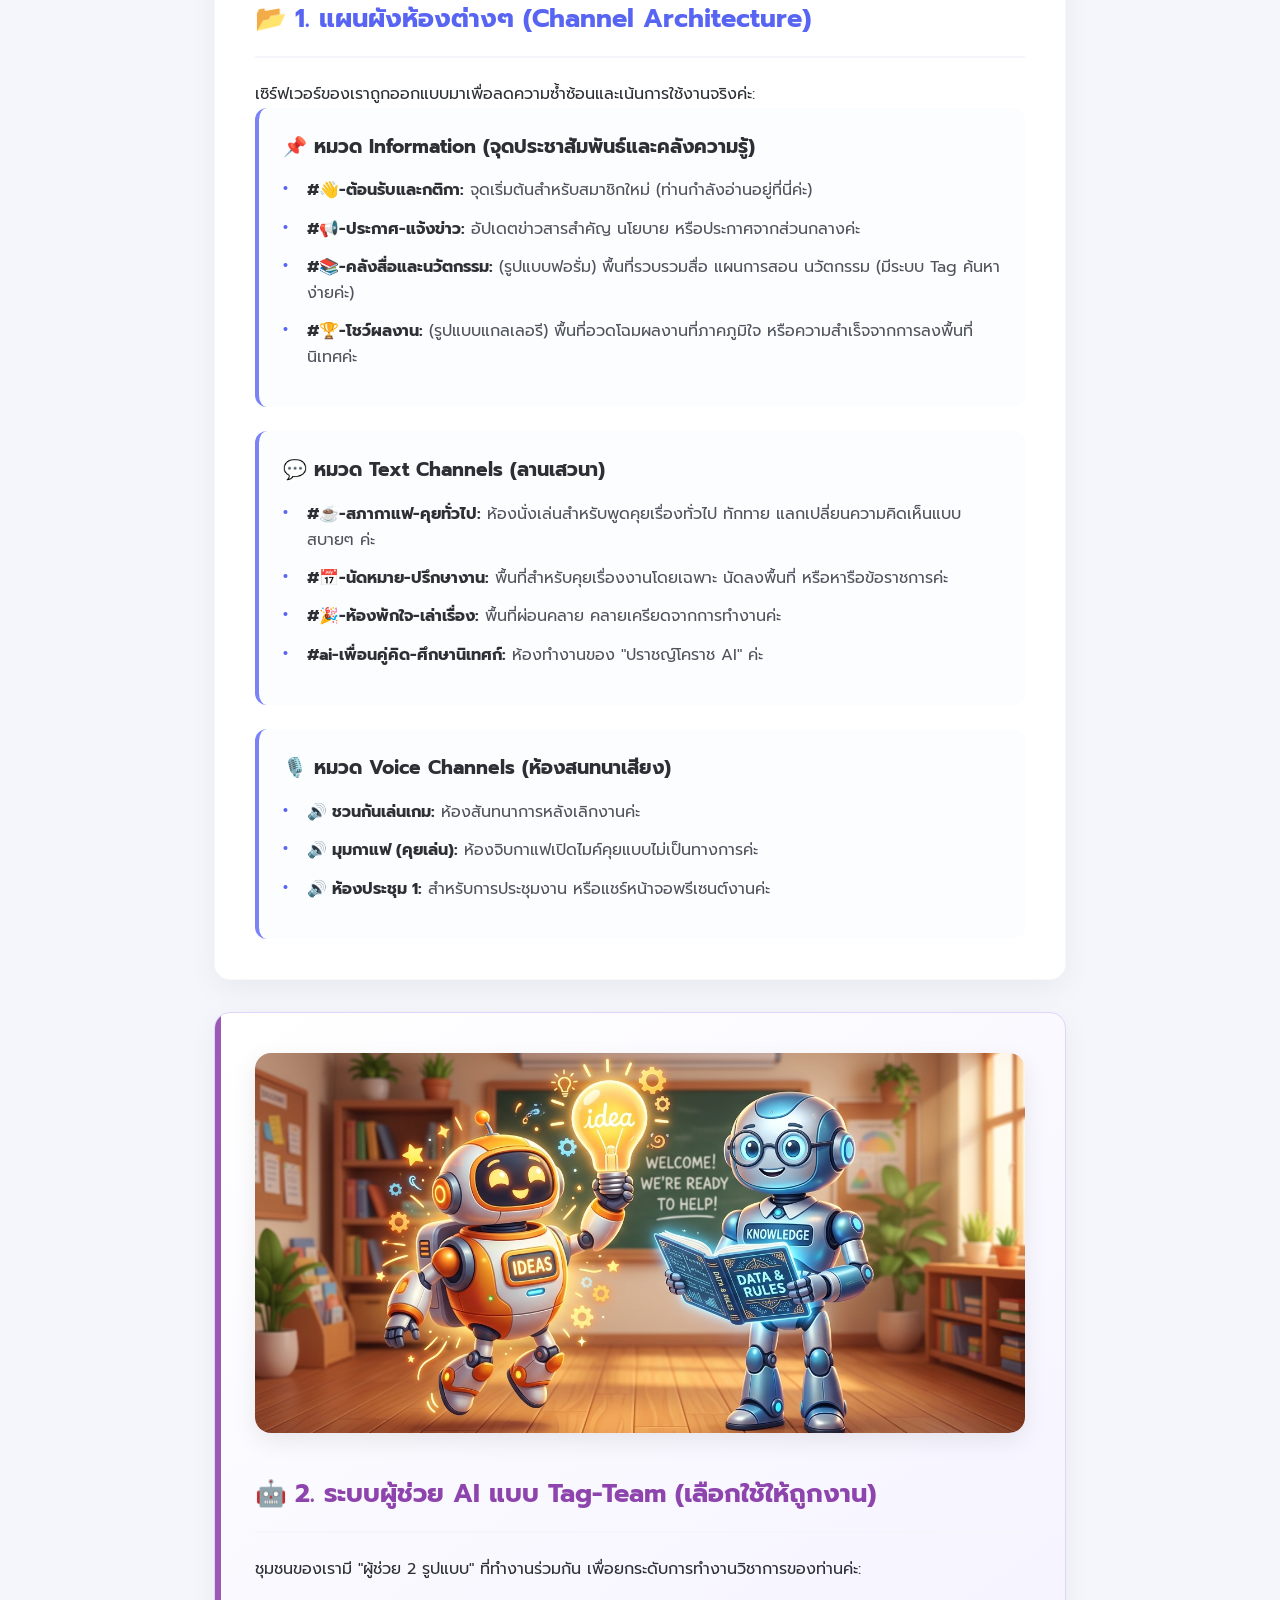
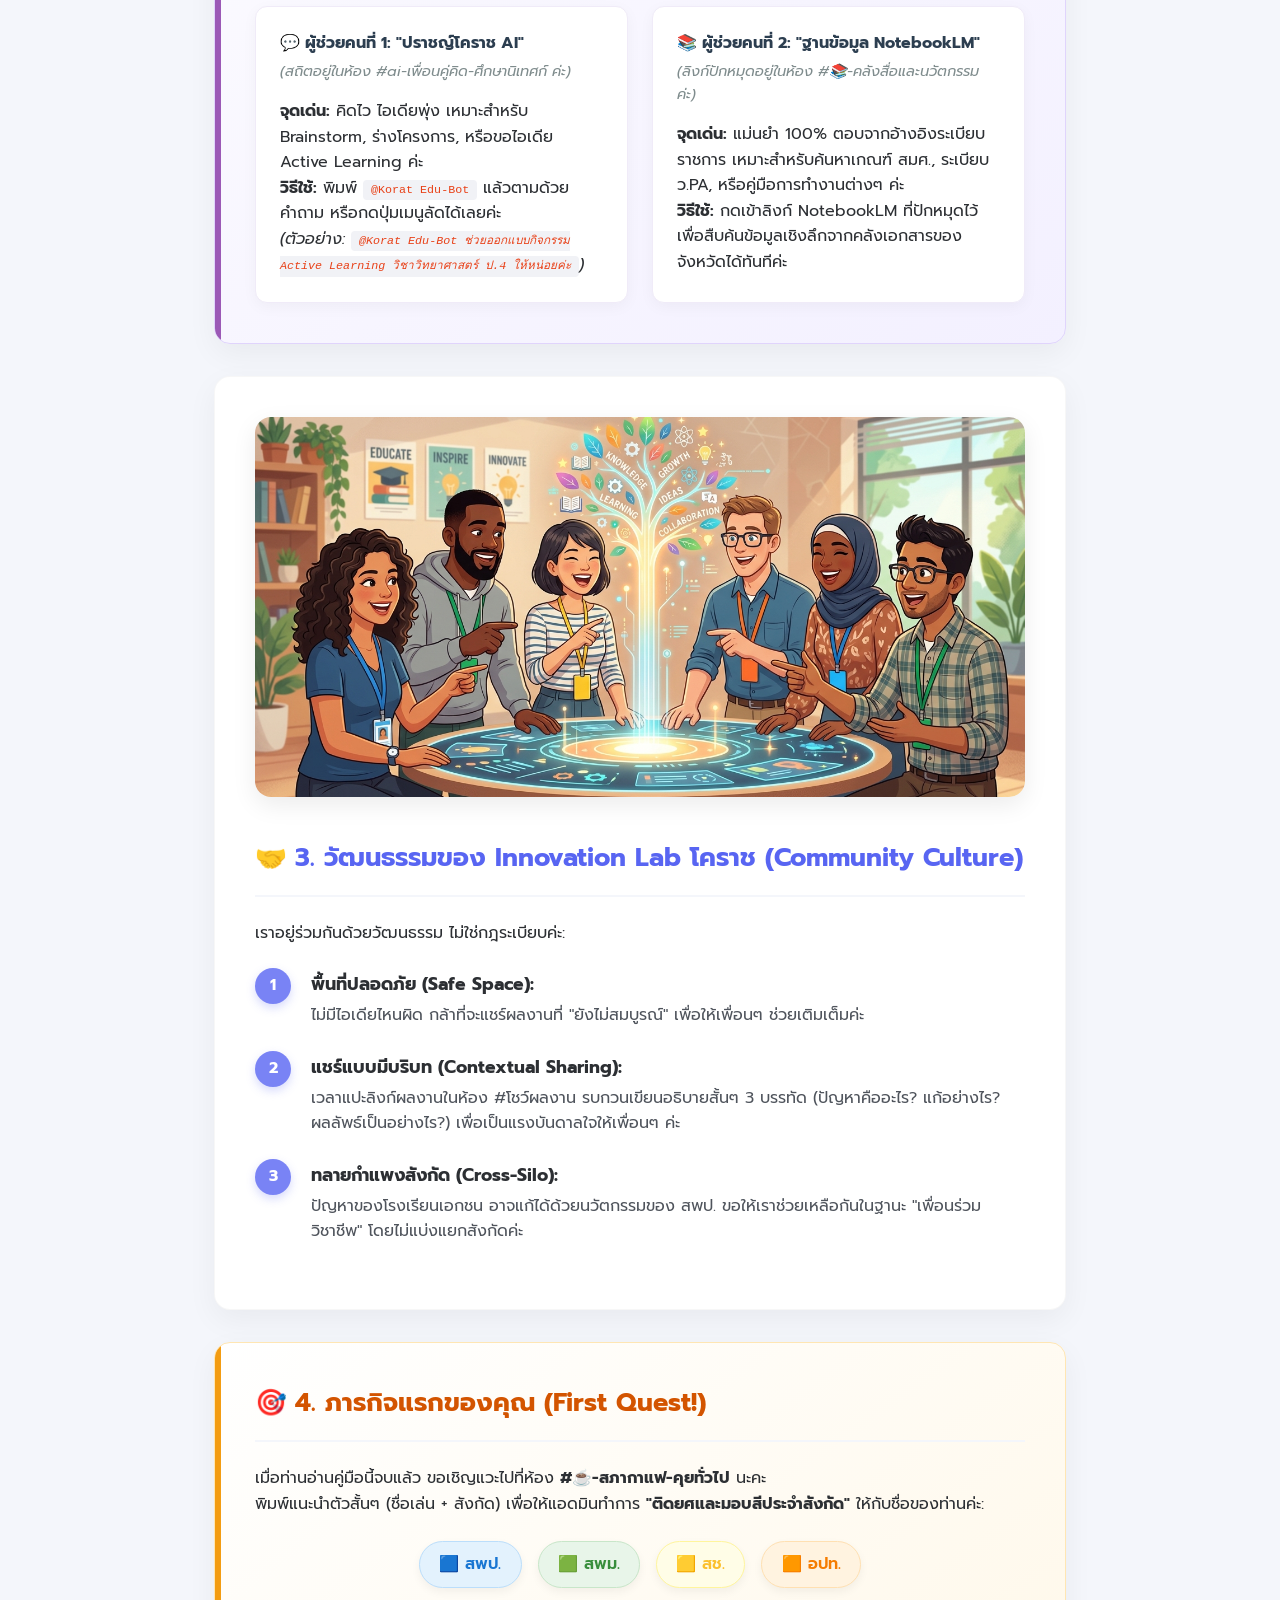
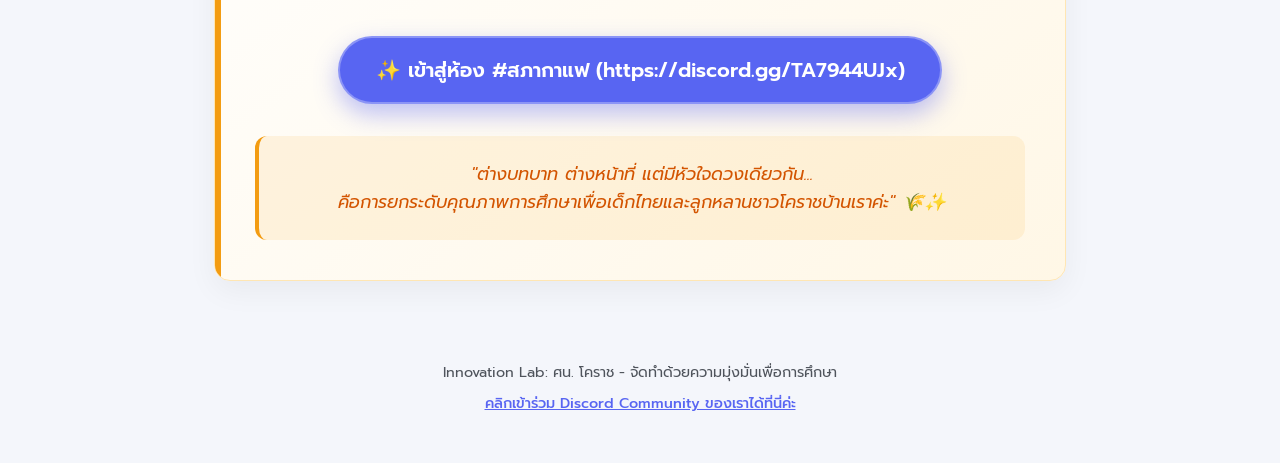
==== commit da4f847e: "feat: add quick invite link https://discord.gg/TA7944UJx to index.html" ====
--- a/index.html
+++ b/index.html
@@ -41,6 +41,36 @@
             margin-right: auto;
             box-shadow: 0 8px 20px rgba(0,0,0,0.1);
         }
+        .btn-discord-join {
+            display: inline-flex;
+            align-items: center;
+            justify-content: center;
+            gap: 0.8rem;
+            background: #5865F2;
+            color: #ffffff !important;
+            font-size: 1.25rem;
+            font-weight: 600;
+            padding: 1rem 2.2rem;
+            border-radius: 50px;
+            text-decoration: none;
+            box-shadow: 0 10px 25px rgba(88, 101, 242, 0.4);
+            transition: all 0.3s ease;
+            margin-top: 1.5rem;
+            border: 2px solid rgba(255, 255, 255, 0.3);
+        }
+        .btn-discord-join:hover {
+            background: #4752c4;
+            transform: translateY(-3px) scale(1.03);
+            box-shadow: 0 15px 30px rgba(88, 101, 242, 0.6);
+        }
+        .btn-discord-pulse {
+            animation: pulse-glow 2s infinite;
+        }
+        @keyframes pulse-glow {
+            0% { box-shadow: 0 0 0 0 rgba(88, 101, 242, 0.7); }
+            70% { box-shadow: 0 0 0 15px rgba(88, 101, 242, 0); }
+            100% { box-shadow: 0 0 0 0 rgba(88, 101, 242, 0); }
+        }
     </style>
 </head>
 <body>
@@ -54,6 +84,13 @@
 
             <p class="welcome-text">ยินดีต้อนรับท่านศึกษานิเทศก์ (ศน.) และกัลยาณมิตรทางวิชาการทุกท่านเข้าสู่ <strong>Innovation Lab: ศน. โคราช</strong> พื้นที่แห่งการเรียนรู้ แบ่งปัน และสร้างสรรค์นวัตกรรมการศึกษาของพวกเราค่ะ! เพื่อให้ท่านใช้งานพื้นที่นี้ได้อย่างเต็มศักยภาพ ขอแนะนำสถาปัตยกรรมของชุมชนเราดังนี้ค่ะ</p>
             
+            <!-- Quick Join Button (Top) -->
+            <div>
+                <a href="https://discord.gg/TA7944UJx" target="_blank" rel="noopener noreferrer" class="btn-discord-join btn-discord-pulse">
+                    🚀 เข้าร่วมเซิร์ฟเวอร์ Discord ทันที (คลิกที่นี่)
+                </a>
+            </div>
+
             <!-- Admin Team Card -->
             <div class="admin-box">
                 <h4 style="margin-bottom: 0.6rem; font-size: 1.2rem; color: #FEE75C; font-weight: 600;">🌟 คณะผู้ดูแลชุมชน (Community Administrators)</h4>
@@ -166,12 +203,20 @@
                 <span class="badge orange">🟧 อปท.</span>
             </div>
 
+            <!-- Call to action button inside Quest -->
+            <div style="text-align: center; margin: 1.5rem 0;">
+                <a href="https://discord.gg/TA7944UJx" target="_blank" rel="noopener noreferrer" class="btn-discord-join">
+                    ✨ เข้าสู่ห้อง #สภากาแฟ (https://discord.gg/TA7944UJx)
+                </a>
+            </div>
+
             <p class="quote"><em>"ต่างบทบาท ต่างหน้าที่ แต่มีหัวใจดวงเดียวกัน...<br>คือการยกระดับคุณภาพการศึกษาเพื่อเด็กไทยและลูกหลานชาวโคราชบ้านเราค่ะ" 🌾✨</em></p>
         </section>
     </main>
 
     <footer>
         <p>Innovation Lab: ศน. โคราช - จัดทำด้วยความมุ่งมั่นเพื่อการศึกษา</p>
+        <p style="margin-top: 0.5rem;"><a href="https://discord.gg/TA7944UJx" target="_blank" rel="noopener noreferrer" style="color: #5865F2; text-decoration: underline; font-weight: 500;">คลิกเข้าร่วม Discord Community ของเราได้ที่นี่ค่ะ</a></p>
     </footer>
 </body>
 </html>
